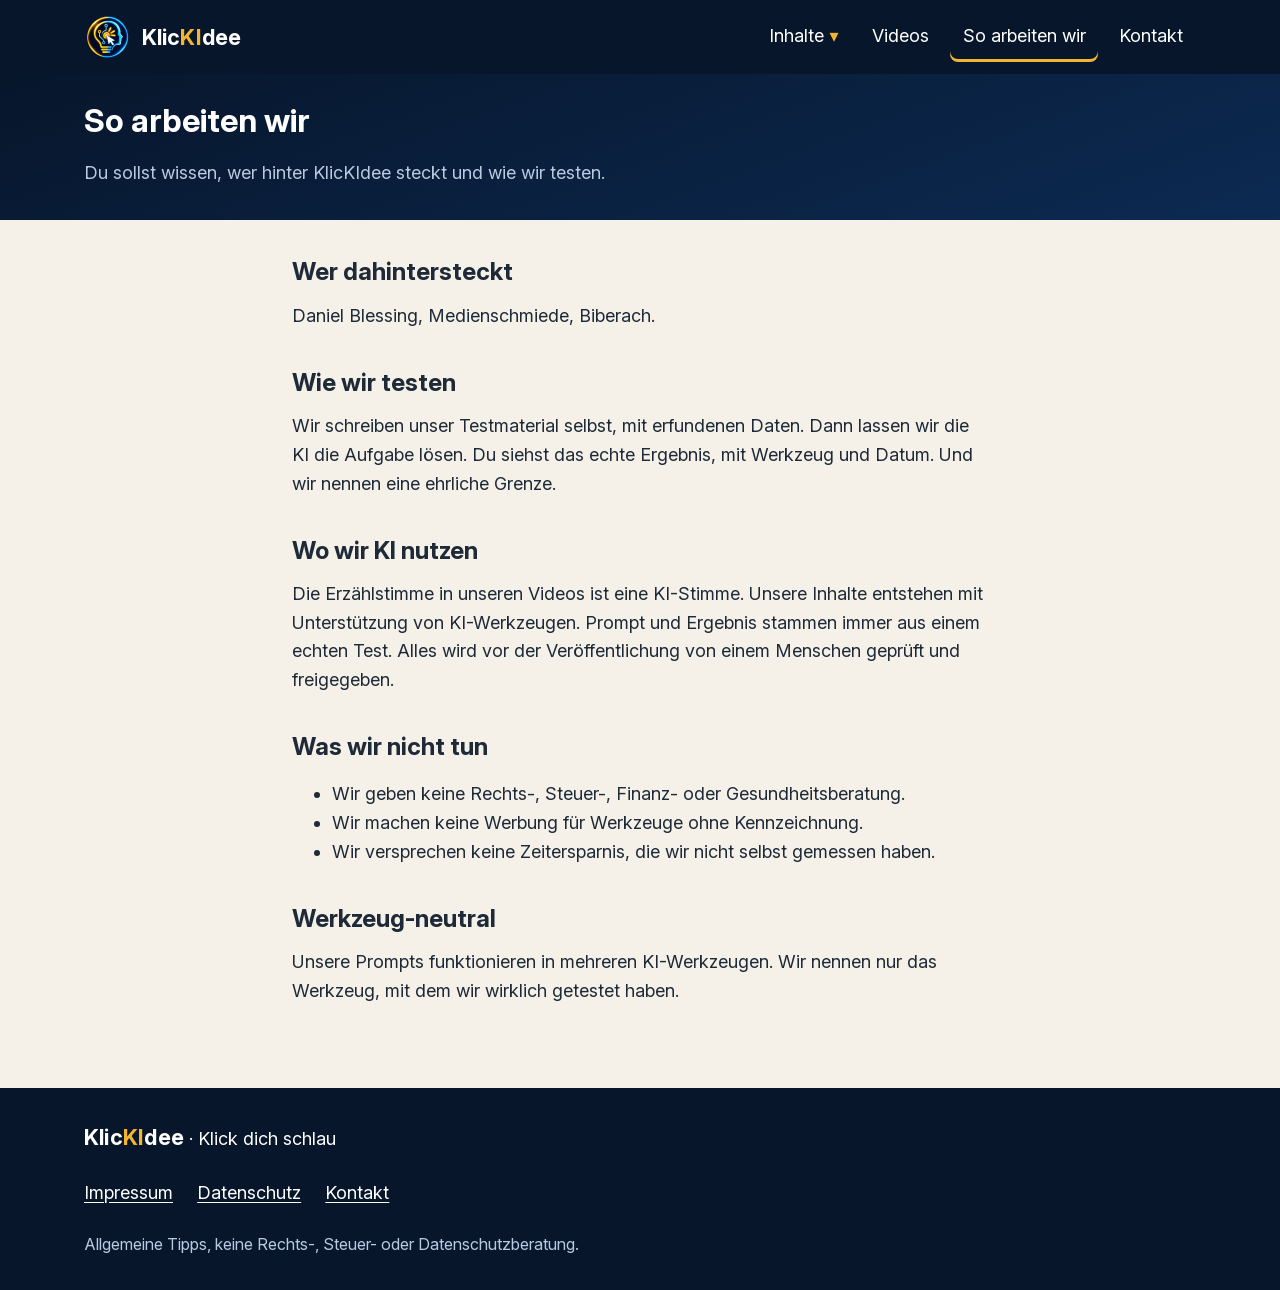
==== docs/so-arbeiten-wir/index.html @ ba237675 "Homepage KlicKIdee: Aufbau nach Konzept v1.2 (Vorschau, noindex) Co-Authored-By: Claude Sonnet 5.5 <" ====
<!doctype html>
<html lang="de">
<head>
<meta charset="utf-8">
<meta name="viewport" content="width=device-width, initial-scale=1">
<meta http-equiv="Content-Security-Policy" content="default-src 'none'; img-src 'self'; font-src 'self'; style-src 'self'; script-src 'self'; frame-src https://www.youtube-nocookie.com; base-uri 'self'; form-action 'none'">
<title>So arbeiten wir | KlicKIdee</title>
<meta name="description" content="Wer hinter KlicKIdee steckt, wie wir Prompts testen und wo wir KI nutzen.">
<meta name="robots" content="noindex, nofollow">
<link rel="canonical" href="https://danielblessingbc-star.github.io/klickidee/so-arbeiten-wir/">
<meta name="theme-color" content="#07162B">
<meta property="og:title" content="So arbeiten wir | KlicKIdee"><meta property="og:description" content="Wer hinter KlicKIdee steckt, wie wir Prompts testen und wo wir KI nutzen."><meta property="og:image" content="https://danielblessingbc-star.github.io/klickidee/assets/og-bild.webp"><meta property="og:locale" content="de_DE">
<link rel="icon" href="../assets/favicon-64.png" type="image/png">
<link rel="preload" href="../assets/fonts/InterVariable.woff2" as="font" type="font/woff2" crossorigin>
<link rel="stylesheet" href="../assets/style.css">
<script src="../assets/seite.js" defer></script>
</head>
<body class="">
<a class="skip" href="#inhalt">Zum Inhalt springen</a>
<header class="kopf"><div class="breit kopf-innen">
<a class="marke" href="../"><img src="../assets/symbol-192.webp" width="48" height="48" alt=""><span class="wortmarke">Klic<span class="ki">KI</span>dee</span></a>
<nav aria-label="Hauptmenü" class="menue">
<details class="inhalte"><summary>Inhalte</summary><div class="untermenue">
<a href="../inhalte/">Alle Inhalte</a><a href="../inhalte/prompts/">Prompts</a><a href="../inhalte/skills/">Skills</a></div></details>
<a href="../videos/">Videos</a><a href="../so-arbeiten-wir/" aria-current="page">So arbeiten wir</a><a href="../kontakt/">Kontakt</a>
</nav></div></header>
<main id="inhalt">
<section class="seitenkopf"><div class="breit"><h1>So arbeiten wir</h1><p>Du sollst wissen, wer hinter KlicKIdee steckt und wie wir testen.</p></div></section>
<div class="breit schmal text">
<h2>Wer dahintersteckt</h2><p>Daniel Blessing, Medienschmiede, Biberach.</p>
<h2>Wie wir testen</h2><p>Wir schreiben unser Testmaterial selbst, mit erfundenen Daten. Dann lassen wir die KI die Aufgabe lösen. Du siehst das echte Ergebnis, mit Werkzeug und Datum. Und wir nennen eine ehrliche Grenze.</p>
<h2>Wo wir KI nutzen</h2><p>Die Erzählstimme in unseren Videos ist eine KI-Stimme. Unsere Inhalte entstehen mit Unterstützung von KI-Werkzeugen. Prompt und Ergebnis stammen immer aus einem echten Test. Alles wird vor der Veröffentlichung von einem Menschen geprüft und freigegeben.</p>
<h2>Was wir nicht tun</h2><ul><li>Wir geben keine Rechts-, Steuer-, Finanz- oder Gesundheitsberatung.</li><li>Wir machen keine Werbung für Werkzeuge ohne Kennzeichnung.</li><li>Wir versprechen keine Zeitersparnis, die wir nicht selbst gemessen haben.</li></ul>
<h2>Werkzeug-neutral</h2><p>Unsere Prompts funktionieren in mehreren KI-Werkzeugen. Wir nennen nur das Werkzeug, mit dem wir wirklich getestet haben.</p>
</div>
</main>
<footer class="fuss"><div class="breit">
<p class="fuss-marke"><span class="wortmarke">Klic<span class="ki">KI</span>dee</span> · Klick dich schlau</p>
<p class="fuss-links"><a href="../impressum/">Impressum</a> <a href="../datenschutz/">Datenschutz</a> <a href="../kontakt/">Kontakt</a></p>
<p class="fuss-hinweis">Allgemeine Tipps, keine Rechts-, Steuer- oder Datenschutzberatung.</p>
</div></footer>
</body>
</html>
---- docs/assets/style.css ----
@font-face{font-family:"Inter";src:url("fonts/InterVariable.woff2") format("woff2");font-weight:100 900;font-style:normal;font-display:swap}
:root{--nacht:#07162B;--marine:#0C2A52;--gold:#F2B531;--dgold:#D9A21B;--hell:#2E8BFF;--blaugrau:#B9C9E0;--papier:#F5F1E8;--tinte:#1E2A38;--gelb:#FFD23F;--petrol:#1F7A74;--ziegel:#C8553D;--ziegel-dunkel:#8F3320;--ziegel-hell:#F8E6E0;--karte:#FFFFFF;--linie:#D8D1C0;--r:14px}
*{box-sizing:border-box}
html{-webkit-text-size-adjust:100%}
body{margin:0;font:400 1.125rem/1.6 "Inter",system-ui,-apple-system,"Segoe UI",Roboto,sans-serif;background:var(--papier);color:var(--tinte)}
img{max-width:100%;height:auto;display:block}
a{color:var(--marine);text-underline-offset:.18em}
a:hover{color:var(--nacht)}
:focus-visible{outline:3px solid var(--hell);outline-offset:3px;border-radius:4px}
.skip{position:absolute;left:-999px;top:0;background:var(--gold);color:var(--nacht);padding:.75rem 1rem;z-index:99}
.skip:focus{left:0}
.breit{max-width:72rem;margin:0 auto;padding:0 1.25rem}
.schmal{max-width:46rem}
h1,h2,h3{line-height:1.2;margin:0 0 .6em;font-weight:700}
h1{font-size:2rem}h2{font-size:1.5rem}h3{font-size:1.2rem}
p{margin:0 0 1em}
.klein-text{font-size:1rem;color:#46515F}
.klein{font-size:1.1rem}
/* Kopf */
.kopf{background:var(--nacht);color:#fff}
.kopf-innen{display:flex;flex-wrap:wrap;align-items:center;gap:.5rem 1.5rem;padding-top:.75rem;padding-bottom:.75rem}
.marke{display:flex;align-items:center;gap:.6rem;text-decoration:none;color:#fff}
.wortmarke{font-weight:700;font-size:1.35rem;letter-spacing:.01em}
.ki{color:var(--gold)}
.menue{display:flex;flex-wrap:wrap;gap:.25rem .5rem;margin-left:auto;align-items:center}
.menue a,.menue summary{color:#fff;text-decoration:none;padding:.65rem .8rem;border-radius:8px;display:inline-block;cursor:pointer;min-height:44px}
.menue a:hover,.menue summary:hover{background:var(--marine)}
.menue a[aria-current]{box-shadow:inset 0 -3px 0 var(--gold)}
.inhalte{position:relative}
.inhalte summary{list-style:none}
.inhalte summary::-webkit-details-marker{display:none}
.inhalte summary::after{content:" ▾";color:var(--gold)}
.untermenue{display:flex;flex-direction:column;background:var(--marine);border-radius:10px;padding:.35rem;min-width:12rem;margin-top:.25rem}
@media(min-width:48rem){.untermenue{position:absolute;z-index:10;top:100%;left:0;box-shadow:0 8px 24px rgba(0,0,0,.35)}}
/* Knöpfe */
.knopf{display:inline-block;background:var(--gold);color:var(--nacht);font:600 1.05rem/1.2 "Inter",sans-serif;padding:.85rem 1.3rem;border-radius:999px;border:2px solid var(--gold);text-decoration:none;cursor:pointer;min-height:48px}
.knopf:hover{background:var(--dgold);border-color:var(--dgold);color:var(--nacht)}
.knopf-hell{background:transparent;border-color:var(--marine);color:var(--marine)}
.knopf-hell:hover{background:var(--marine);border-color:var(--marine);color:#fff}
.knopf-dunkel{background:transparent;border-color:var(--blaugrau);color:#fff}
.knopf-dunkel:hover{background:var(--marine);border-color:#fff;color:#fff}
.knoepfe{display:flex;flex-wrap:wrap;gap:.75rem;margin-top:1.25rem}
/* Held */
.held{background:linear-gradient(160deg,var(--nacht),var(--marine));color:#fff;padding:2rem 0 2.5rem}
.held .breit{display:flex;flex-direction:column;gap:1.5rem;align-items:flex-start}
.held-logo{width:140px;height:140px;border-radius:50%}
.held h1{font-size:2.4rem;margin-bottom:.2em}
.held-zeile{font-size:1.35rem;font-weight:600;color:var(--gold);margin-bottom:.6em}
.held-text{color:var(--blaugrau);max-width:40rem}
@media(min-width:48rem){.held .breit{flex-direction:row;align-items:center;gap:3rem}.held-logo{width:240px;height:240px}.held h1{font-size:3.2rem}}
.seitenkopf{background:linear-gradient(160deg,var(--nacht),var(--marine));color:#fff;padding:1.75rem 0 2rem;margin-bottom:1.5rem}
.seitenkopf p{color:var(--blaugrau);max-width:40rem;margin-bottom:0}
.seitenkopf .knoepfe{margin-top:1.25rem}
.karte-thema{font-size:.9rem;font-weight:600;color:#46515F;margin-bottom:.4rem;text-transform:none}
.karte-thema-hell{color:var(--gold)}
/* Abschnitte */
.abschnitt{padding:2rem 0}
.abschnitt-dunkel{background:var(--marine);color:#fff}
.abschnitt-dunkel a{color:#fff}
.abschnitt-dunkel a.kachel-link{color:var(--tinte)}
.drei,.zwei{display:grid;gap:1rem}
@media(min-width:48rem){.drei{grid-template-columns:repeat(3,1fr)}.zwei{grid-template-columns:repeat(2,1fr)}}
.kachel{background:var(--karte);border:1px solid var(--linie);border-radius:var(--r);padding:1.25rem;color:var(--tinte)}
.kachel p:last-child{margin-bottom:0}
.kachel-link{display:block;text-decoration:none;border:2px solid var(--tinte)}
.kachel-link:hover{background:#FFFBEA;color:var(--tinte)}
.nr{display:inline-flex;align-items:center;justify-content:center;width:2.2rem;height:2.2rem;background:var(--gelb);border-radius:50%;font-weight:700;margin-bottom:.5rem}
/* Neuestes */
.neuestes{padding:2rem 0 .5rem}
.neuestes-raster{display:grid;gap:2rem}
@media(min-width:60rem){.neuestes-raster{grid-template-columns:1fr 1fr;align-items:start}}
.gross-video{display:grid;gap:1rem;grid-template-columns:minmax(0,11rem) 1fr;align-items:start}
@media(max-width:36rem){.gross-video{grid-template-columns:1fr}.gross-video .vorschau{max-width:14rem}}
.vorschau{display:block;border-radius:var(--r);overflow:hidden;border:2px solid var(--tinte);background:#fff;aspect-ratio:9/16}
.vorschau img{width:100%;height:100%;object-fit:cover}
/* Karten */
.karten{display:grid;gap:1rem;grid-template-columns:repeat(auto-fill,minmax(min(100%,17rem),1fr))}
.karten-video{grid-template-columns:repeat(auto-fill,minmax(min(100%,11rem),1fr))}
.karte{background:var(--karte);border:1px solid var(--linie);border-radius:var(--r);padding:1.1rem;display:flex;flex-direction:column;gap:.1rem}
.karte h3{font-size:1.1rem}
.karte h3 a{color:var(--tinte);text-decoration:none}
.karte h3 a:hover{text-decoration:underline}
.karte .knopf{margin-top:auto;align-self:flex-start}
.karte-video{padding:.6rem}
.karte-video .vorschau{margin-bottom:.6rem}
.karte-quer{flex-direction:row;gap:1rem;align-items:flex-start}
.karte-quer .vorschau{width:7rem;flex:none}
/* Filter */
.filter{background:var(--karte);border:1px solid var(--linie);border-radius:var(--r);padding:1rem;margin-bottom:1.25rem}
.filter fieldset{border:0;padding:0;margin:.75rem 0 0}
.filter legend,.suche{font-weight:600;font-size:1rem;padding:0;display:block;margin-bottom:.35rem}
.filter input[type=search]{width:100%;font:inherit;padding:.75rem;border:2px solid var(--tinte);border-radius:10px;background:#fff;color:var(--tinte);min-height:48px}
.chips{display:flex;flex-wrap:wrap;gap:.5rem}
.chip{font:600 1rem/1.2 "Inter",sans-serif;padding:.6rem .95rem;border-radius:999px;border:2px solid var(--marine);background:#fff;color:var(--marine);cursor:pointer;min-height:44px}
.chip[aria-pressed=true]{background:var(--marine);color:#fff}
.leer{font-weight:600}
[hidden]{display:none!important}
/* Prompt-Seite */
.block{margin-bottom:2rem}
.prompt-karte{background:#FBF9F3;border:2px solid var(--tinte);border-radius:var(--r);overflow:hidden;box-shadow:4px 4px 0 var(--gelb)}
.prompt-kopf{display:flex;align-items:center;justify-content:space-between;gap:1rem;padding:.6rem .8rem;background:var(--gelb);color:var(--tinte)}
.etikett{font-weight:700}
.prompt-kopf .knopf{background:var(--nacht);border-color:var(--nacht);color:#fff;padding:.65rem 1.2rem}
.prompt-kopf .knopf:hover{background:var(--marine);border-color:var(--marine);color:#fff}
.prompt-text{margin:0;padding:1rem;white-space:pre-wrap;word-wrap:break-word;font:400 1.05rem/1.65 "Inter",sans-serif}
.platzhalter{background:var(--gelb);color:var(--tinte);padding:0 .25em;border-radius:4px;font-weight:600}
.kopiert{min-height:1.6em;margin:0;padding:0 1rem .6rem;font-weight:600;color:var(--petrol)}
.datenschutz-hinweis{border-left:6px solid var(--petrol);background:#E8F2F1;padding:.75rem 1rem;border-radius:0 10px 10px 0}
.warum{padding-left:1.2rem}.warum li{margin-bottom:.8rem}
.ergebnis{border:2px solid var(--tinte);border-radius:var(--r);background:#fff;overflow:hidden}
.ergebnis-kopf{display:flex;flex-wrap:wrap;gap:.5rem;align-items:center;padding:.6rem .8rem;background:#ECE7D9;border-bottom:2px solid var(--tinte)}
.stempel{background:var(--petrol);color:#fff;font-weight:700;font-size:.95rem;padding:.3rem .8rem;border-radius:6px;transform:rotate(-1.5deg);display:inline-block}
.gekuerzt{font-size:.9rem;font-weight:600}
.tabelle-rahmen{overflow-x:auto}
table{border-collapse:collapse;width:100%;min-width:34rem;font-size:1rem}
th,td{text-align:left;vertical-align:top;padding:.6rem .8rem;border-bottom:1px solid var(--linie)}
th{background:#F5F1E8}
.grenze{background:var(--ziegel-hell);border-left:8px solid var(--ziegel);border-radius:0 var(--r) var(--r) 0;padding:1rem 1.25rem}
.grenze h2{color:var(--ziegel-dunkel);font-size:1.2rem}
.grenze p{margin:0}
/* Player */
.player{max-width:24rem;margin:0 auto}
.player-start{position:relative;display:block;width:100%;padding:0;border:2px solid var(--tinte);border-radius:var(--r);overflow:hidden;cursor:pointer;background:#fff;aspect-ratio:9/16}
.player-start img{width:100%;height:100%;object-fit:cover}
.abspielen{position:absolute;left:50%;bottom:1.2rem;transform:translateX(-50%);display:flex;align-items:center;gap:.4rem;background:var(--nacht);color:#fff;font:700 1.1rem/1 "Inter",sans-serif;padding:.7rem 1.3rem .7rem .8rem;border-radius:999px}
.player iframe{width:100%;aspect-ratio:9/16;border:2px solid var(--tinte);border-radius:var(--r);display:block}
.player-hinweis{font-size:1rem;margin-top:.75rem;color:#46515F}
/* Plattformen */
.plattformen{list-style:none;padding:0;margin:0;display:flex;flex-wrap:wrap;gap:.6rem}
.plattform{display:inline-flex;align-items:center;gap:.5rem;padding:.6rem 1rem;border:2px solid var(--marine);border-radius:999px;text-decoration:none;font-weight:600;color:var(--marine);background:#fff;min-height:48px}
.plattform:hover{background:var(--marine);color:#fff}
/* Text und Recht */
.text{padding-bottom:2rem}
.text h2{margin-top:1.6em}
.recht h2{font-size:1.25rem}
.recht code{background:#ECE7D9;padding:.05em .3em;border-radius:4px;font-size:.95em;word-break:break-all}
.recht a,.text a{word-break:break-word}
/* Fuß */
.fuss{background:var(--nacht);color:var(--blaugrau);padding:2rem 0;margin-top:2rem}
.fuss a{color:#fff;margin-right:1.2rem;display:inline-block;padding:.4rem 0}
.fuss-marke{color:#fff}
.fuss-hinweis{font-size:1rem;margin:0}
@media(prefers-reduced-motion:no-preference){.kachel-link,.knopf,.chip{transition:background .15s}}
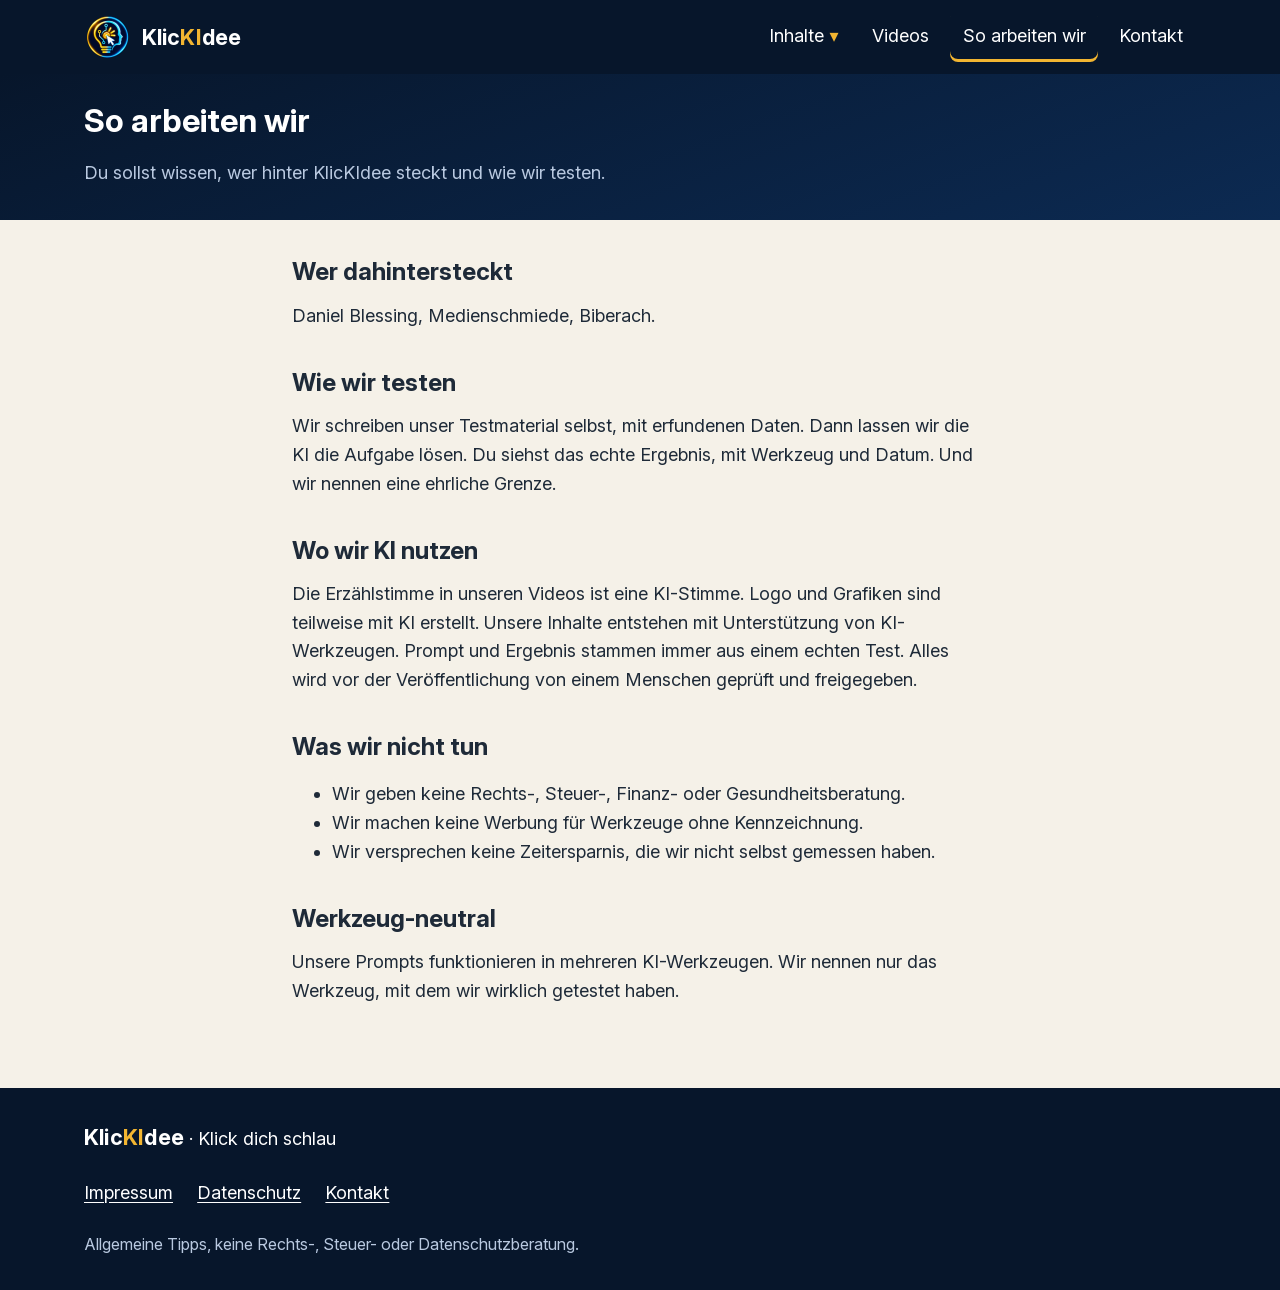
==== commit 07955da9: "KI-Hinweis Logo/Grafiken, Prüfskript Pfadfehler behoben" ====
--- a/docs/so-arbeiten-wir/index.html
+++ b/docs/so-arbeiten-wir/index.html
@@ -29,7 +29,7 @@
 <div class="breit schmal text">
 <h2>Wer dahintersteckt</h2><p>Daniel Blessing, Medienschmiede, Biberach.</p>
 <h2>Wie wir testen</h2><p>Wir schreiben unser Testmaterial selbst, mit erfundenen Daten. Dann lassen wir die KI die Aufgabe lösen. Du siehst das echte Ergebnis, mit Werkzeug und Datum. Und wir nennen eine ehrliche Grenze.</p>
-<h2>Wo wir KI nutzen</h2><p>Die Erzählstimme in unseren Videos ist eine KI-Stimme. Unsere Inhalte entstehen mit Unterstützung von KI-Werkzeugen. Prompt und Ergebnis stammen immer aus einem echten Test. Alles wird vor der Veröffentlichung von einem Menschen geprüft und freigegeben.</p>
+<h2>Wo wir KI nutzen</h2><p>Die Erzählstimme in unseren Videos ist eine KI-Stimme. Logo und Grafiken sind teilweise mit KI erstellt. Unsere Inhalte entstehen mit Unterstützung von KI-Werkzeugen. Prompt und Ergebnis stammen immer aus einem echten Test. Alles wird vor der Veröffentlichung von einem Menschen geprüft und freigegeben.</p>
 <h2>Was wir nicht tun</h2><ul><li>Wir geben keine Rechts-, Steuer-, Finanz- oder Gesundheitsberatung.</li><li>Wir machen keine Werbung für Werkzeuge ohne Kennzeichnung.</li><li>Wir versprechen keine Zeitersparnis, die wir nicht selbst gemessen haben.</li></ul>
 <h2>Werkzeug-neutral</h2><p>Unsere Prompts funktionieren in mehreren KI-Werkzeugen. Wir nennen nur das Werkzeug, mit dem wir wirklich getestet haben.</p>
 </div>
